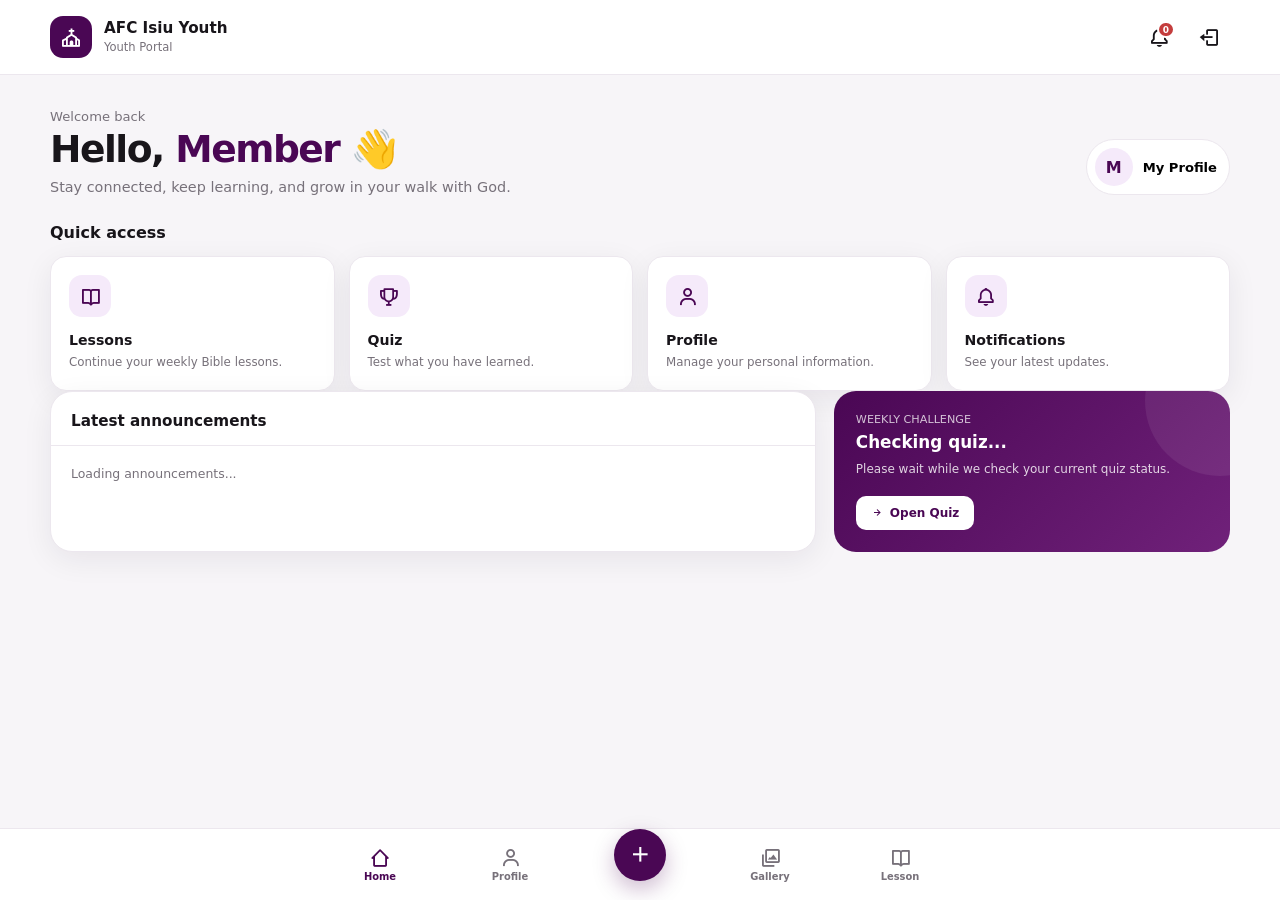
==== dashboard.html @ 3b5c5e66 "Create dashboard.html" ====
<!DOCTYPE html>
<html lang="en">

<head>

    <meta charset="UTF-8">

    <meta
        name="viewport"
        content="width=device-width, initial-scale=1.0"
    >

    <meta
        name="theme-color"
        content="#4a0754"
    >

    <meta
        name="description"
        content="AFC Isiu Youth Portal"
    >

    <title>
        Dashboard | AFC Isiu Youth Portal
    </title>


    <!-- =====================================================
         ICON LIBRARY
         ===================================================== -->

    <link
        rel="stylesheet"
        href="https://cdn.jsdelivr.net/npm/boxicons@2.1.4/css/boxicons.min.css"
    >


    <!-- =====================================================
         EXISTING GLOBAL STYLES
         ===================================================== -->

    <link
        rel="stylesheet"
        href="auth.css"
    >


    <!-- =====================================================
         DASHBOARD STYLES
         ===================================================== -->

    <style>

        :root {

            --brand:
                #4a0754;

            --brand-dark:
                #300338;

            --brand-light:
                #f5eafa;

            --surface:
                #ffffff;

            --background:
                #f7f5f8;

            --text:
                #18151a;

            --muted:
                #77717a;

            --border:
                #ece7ee;

            --success:
                #16865b;

            --warning:
                #c47a00;

            --danger:
                #c43d3d;

            --radius-lg:
                22px;

            --radius-md:
                16px;

            --shadow:
                0 8px 30px rgba(
                    31,
                    12,
                    39,
                    0.07
                );

        }


        * {
            box-sizing: border-box;
        }


        body {

            margin: 0;

            font-family:
                "DM Sans",
                system-ui,
                sans-serif;

            background:
                var(--background);

            color:
                var(--text);

            min-height:
                100vh;

        }


        button {

            font:
                inherit;

        }


        /* ==================================================
           APP
           ================================================== */

        .dashboard-app {

            min-height:
                100vh;

            padding-bottom:
                90px;

        }


        .dashboard-container {

            width:
                min(
                    1180px,
                    calc(
                        100% - 40px
                    )
                );

            margin:
                0 auto;

        }


        /* ==================================================
           TOP HEADER
           ================================================== */

        .dashboard-header {

            position:
                sticky;

            top:
                0;

            z-index:
                100;

            background:
                rgba(
                    255,
                    255,
                    255,
                    0.92
                );

            backdrop-filter:
                blur(18px);

            border-bottom:
                1px solid var(--border);

        }


        .header-inner {

            height:
                74px;

            display:
                flex;

            align-items:
                center;

            justify-content:
                space-between;

        }


        .brand-area {

            display:
                flex;

            align-items:
                center;

            gap:
                12px;

        }


        .brand-logo {

            width:
                42px;

            height:
                42px;

            border-radius:
                13px;

            background:
                var(--brand);

            color:
                #fff;

            display:
                flex;

            align-items:
                center;

            justify-content:
                center;

            font-size:
                22px;

        }


        .brand-text {

            display:
                flex;

            flex-direction:
                column;

        }


        .brand-title {

            font-size:
                0.95rem;

            font-weight:
                800;

            line-height:
                1.1;

        }


        .brand-subtitle {

            font-size:
                0.72rem;

            color:
                var(--muted);

            margin-top:
                3px;

        }


        .header-actions {

            display:
                flex;

            align-items:
                center;

            gap:
                8px;

        }


        .icon-button {

            width:
                42px;

            height:
                42px;

            border:
                0;

            border-radius:
                13px;

            background:
                transparent;

            color:
                var(--text);

            display:
                flex;

            align-items:
                center;

            justify-content:
                center;

            cursor:
                pointer;

            font-size:
                22px;

            position:
                relative;

        }


        .icon-button:hover {

            background:
                var(--brand-light);

            color:
                var(--brand);

        }


        .notification-badge {

            position:
                absolute;

            top:
                5px;

            right:
                5px;

            min-width:
                17px;

            height:
                17px;

            padding:
                0 4px;

            border-radius:
                20px;

            background:
                var(--danger);

            color:
                #fff;

            font-size:
                9px;

            font-weight:
                800;

            display:
                flex;

            align-items:
                center;

            justify-content:
                center;

            border:
                2px solid #fff;

        }


        /* ==================================================
           MAIN
           ================================================== */

        main {

            padding:
                34px 0 40px;

        }


        /* ==================================================
           WELCOME
           ================================================== */

        .welcome-section {

            display:
                flex;

            align-items:
                flex-end;

            justify-content:
                space-between;

            gap:
                20px;

            margin-bottom:
                28px;

        }


        .welcome-label {

            font-size:
                0.82rem;

            color:
                var(--muted);

            margin-bottom:
                6px;

        }


        .welcome-title {

            margin:
                0;

            font-size:
                clamp(
                    1.65rem,
                    4vw,
                    2.35rem
                );

            line-height:
                1.05;

            letter-spacing:
                -0.04em;

        }


        .welcome-title span {

            color:
                var(--brand);

        }


        .welcome-subtitle {

            margin:
                10px 0 0;

            color:
                var(--muted);

            font-size:
                0.9rem;

        }


        .profile-chip {

            display:
                flex;

            align-items:
                center;

            gap:
                10px;

            padding:
                8px 12px 8px 8px;

            border:
                1px solid var(--border);

            background:
                var(--surface);

            border-radius:
                50px;

            cursor:
                pointer;

        }


        .profile-avatar {

            width:
                38px;

            height:
                38px;

            border-radius:
                50%;

            background:
                var(--brand-light);

            color:
                var(--brand);

            display:
                flex;

            align-items:
                center;

            justify-content:
                center;

            font-weight:
                800;

        }


        .profile-chip-name {

            font-size:
                0.82rem;

            font-weight:
                700;

        }


        /* ==================================================
           QUICK ACTIONS
           ================================================== */

        .section-heading {

            display:
                flex;

            align-items:
                center;

            justify-content:
                space-between;

            margin:
                28px 0 14px;

        }


        .section-heading h2 {

            margin:
                0;

            font-size:
                1rem;

        }


        .section-heading a {

            color:
                var(--brand);

            text-decoration:
                none;

            font-size:
                0.78rem;

            font-weight:
                700;

        }


        .quick-grid {

            display:
                grid;

            grid-template-columns:
                repeat(
                    4,
                    1fr
                );

            gap:
                14px;

        }


        .quick-card {

            border:
                1px solid var(--border);

            background:
                var(--surface);

            border-radius:
                var(--radius-md);

            padding:
                18px;

            text-decoration:
                none;

            color:
                var(--text);

            box-shadow:
                var(--shadow);

            transition:
                transform 0.2s ease,
                box-shadow 0.2s ease;

        }


        .quick-card:hover {

            transform:
                translateY(-3px);

        }


        .quick-icon {

            width:
                42px;

            height:
                42px;

            border-radius:
                13px;

            background:
                var(--brand-light);

            color:
                var(--brand);

            display:
                flex;

            align-items:
                center;

            justify-content:
                center;

            font-size:
                21px;

            margin-bottom:
                15px;

        }


        .quick-card h3 {

            margin:
                0;

            font-size:
                0.88rem;

        }


        .quick-card p {

            margin:
                6px 0 0;

            color:
                var(--muted);

            font-size:
                0.74rem;

            line-height:
                1.45;

        }


        /* ==================================================
           CONTENT GRID
           ================================================== */

        .content-grid {

            display:
                grid;

            grid-template-columns:
                minmax(
                    0,
                    1.45fr
                )
                minmax(
                    280px,
                    0.75fr
                );

            gap:
                18px;

        }


        .panel {

            background:
                var(--surface);

            border:
                1px solid var(--border);

            border-radius:
                var(--radius-lg);

            box-shadow:
                var(--shadow);

            overflow:
                hidden;

        }


        .panel-header {

            padding:
                20px 20px 15px;

            display:
                flex;

            align-items:
                center;

            justify-content:
                space-between;

            border-bottom:
                1px solid var(--border);

        }


        .panel-header h2 {

            margin:
                0;

            font-size:
                0.95rem;

        }


        .panel-header i {

            color:
                var(--brand);

            font-size:
                20px;

        }


        .panel-body {

            padding:
                20px;

        }


        /* ==================================================
           ANNOUNCEMENT
           ================================================== */

        .announcement-item {

            padding:
                15px 0;

            border-bottom:
                1px solid var(--border);

        }


        .announcement-item:first-child {

            padding-top:
                0;

        }


        .announcement-item:last-child {

            border-bottom:
                0;

            padding-bottom:
                0;

        }


        .announcement-title {

            font-size:
                0.87rem;

            font-weight:
                800;

        }


        .announcement-message {

            margin:
                6px 0 0;

            color:
                var(--muted);

            font-size:
                0.77rem;

            line-height:
                1.5;

        }


        .announcement-date {

            margin-top:
                7px;

            color:
                var(--brand);

            font-size:
                0.68rem;

            font-weight:
                700;

        }


        /* ==================================================
           QUIZ STATUS
           ================================================== */

        .quiz-status-card {

            background:
                linear-gradient(
                    135deg,
                    #4a0754,
                    #70217a
                );

            color:
                #fff;

            border-radius:
                var(--radius-lg);

            padding:
                22px;

            position:
                relative;

            overflow:
                hidden;

        }


        .quiz-status-card::after {

            content:
                "";

            position:
                absolute;

            width:
                150px;

            height:
                150px;

            border-radius:
                50%;

            background:
                rgba(
                    255,
                    255,
                    255,
                    0.07
                );

            right:
                -65px;

            top:
                -65px;

        }


        .quiz-status-label {

            font-size:
                0.7rem;

            opacity:
                0.75;

        }


        .quiz-status-title {

            margin:
                6px 0 0;

            font-size:
                1.05rem;

            font-weight:
                800;

        }


        .quiz-status-message {

            margin:
                8px 0 18px;

            font-size:
                0.75rem;

            line-height:
                1.5;

            opacity:
                0.82;

        }


        .quiz-button {

            display:
                inline-flex;

            align-items:
                center;

            gap:
                7px;

            padding:
                10px 15px;

            border-radius:
                10px;

            background:
                #fff;

            color:
                var(--brand);

            text-decoration:
                none;

            font-size:
                0.75rem;

            font-weight:
                800;

        }


        /* ==================================================
           EMPTY STATE
           ================================================== */

        .empty-state {

            text-align:
                center;

            padding:
                28px 10px;

            color:
                var(--muted);

        }


        .empty-state i {

            display:
                block;

            font-size:
                30px;

            margin-bottom:
                8px;

        }


        .empty-state p {

            margin:
                0;

            font-size:
                0.76rem;

        }


        /* ==================================================
           LOADING
           ================================================== */

        .loading {

            color:
                var(--muted);

            font-size:
                0.78rem;

        }


        /* ==================================================
           BOTTOM NAVIGATION
           ================================================== */

        .bottom-nav {

            position:
                fixed;

            left:
                0;

            right:
                0;

            bottom:
                0;

            z-index:
                200;

            height:
                72px;

            background:
                rgba(
                    255,
                    255,
                    255,
                    0.96
                );

            backdrop-filter:
                blur(18px);

            border-top:
                1px solid var(--border);

        }


        .bottom-nav-inner {

            width:
                min(
                    650px,
                    calc(
                        100% - 24px
                    )
                );

            height:
                100%;

            margin:
                0 auto;

            display:
                grid;

            grid-template-columns:
                1fr
                1fr
                1fr
                1fr
                1fr;

            align-items:
                center;

        }


        .nav-item {

            border:
                0;

            background:
                transparent;

            color:
                #77717a;

            text-decoration:
                none;

            display:
                flex;

            flex-direction:
                column;

            align-items:
                center;

            justify-content:
                center;

            gap:
                3px;

            font-size:
                0.62rem;

            font-weight:
                700;

            cursor:
                pointer;

            height:
                100%;

        }


        .nav-item i {

            font-size:
                21px;

        }


        .nav-item.active {

            color:
                var(--brand);

        }


        .nav-center {

            width:
                52px;

            height:
                52px;

            border-radius:
                50%;

            background:
                var(--brand);

            color:
                #fff;

            margin:
                -20px auto 0;

            display:
                flex;

            align-items:
                center;

            justify-content:
                center;

            box-shadow:
                0 8px 22px
                rgba(
                    74,
                    7,
                    84,
                    0.28
                );

        }


        .nav-center i {

            font-size:
                25px;

        }


        /* ==================================================
           RESPONSIVE
           ================================================== */

        @media (
            max-width: 900px
        ) {

            .quick-grid {

                grid-template-columns:
                    repeat(
                        2,
                        1fr
                    );

            }


            .content-grid {

                grid-template-columns:
                    1fr;

            }

        }


        @media (
            max-width: 600px
        ) {

            .dashboard-container {

                width:
                    calc(
                        100% - 24px
                    );

            }


            main {

                padding-top:
                    24px;

            }


            .header-inner {

                height:
                    66px;

            }


            .brand-subtitle {

                display:
                    none;

            }


            .welcome-section {

                align-items:
                    flex-start;

                flex-direction:
                    column;

            }


            .profile-chip {

                display:
                    none;

            }


            .quick-grid {

                gap:
                    10px;

            }


            .quick-card {

                padding:
                    14px;

            }


            .quick-card p {

                display:
                    none;

            }


            .quick-icon {

                width:
                    38px;

                height:
                    38px;

                margin-bottom:
                    10px;

            }


            .quick-card h3 {

                font-size:
                    0.8rem;

            }


            .content-grid {

                gap:
                    12px;

            }


            .panel-body {

                padding:
                    16px;

            }

        }

    </style>

</head>


<body>


<div
    class="dashboard-app"
    id="dashboardApp"
>


    <!-- =====================================================
         HEADER
         ===================================================== -->

    <header
        class="dashboard-header"
    >

        <div
            class="dashboard-container header-inner"
        >

            <div
                class="brand-area"
            >

                <div
                    class="brand-logo"
                >

                    <i class="bx bx-church"></i>

                </div>


                <div
                    class="brand-text"
                >

                    <div
                        class="brand-title"
                    >
                        AFC Isiu Youth
                    </div>

                    <div
                        class="brand-subtitle"
                    >
                        Youth Portal
                    </div>

                </div>

            </div>


            <div
                class="header-actions"
            >

                <button
                    type="button"
                    class="icon-button"
                    id="notificationButton"
                    aria-label="Notifications"
                >

                    <i class="bx bx-bell"></i>

                    <span
                        class="notification-badge"
                        id="notificationBadge"
                        hidden
                    >
                        0
                    </span>

                </button>


                <button
                    type="button"
                    class="icon-button"
                    id="logoutButton"
                    aria-label="Logout"
                >

                    <i class="bx bx-log-out"></i>

                </button>

            </div>

        </div>

    </header>


    <!-- =====================================================
         MAIN CONTENT
         ===================================================== -->

    <main>

        <div
            class="dashboard-container"
        >


            <!-- =================================================
                 WELCOME
                 ================================================= -->

            <section
                class="welcome-section"
            >

                <div>

                    <div
                        class="welcome-label"
                    >
                        Welcome back
                    </div>


                    <h1
                        class="welcome-title"
                    >

                        Hello,
                        <span
                            id="userFirstName"
                        >
                            Member
                        </span>

                        👋

                    </h1>


                    <p
                        class="welcome-subtitle"
                    >
                        Stay connected, keep learning,
                        and grow in your walk with God.
                    </p>

                </div>


                <button
                    type="button"
                    class="profile-chip"
                    id="profileChip"
                >

                    <div
                        class="profile-avatar"
                        id="profileAvatar"
                    >
                        M
                    </div>

                    <span
                        class="profile-chip-name"
                        id="profileChipName"
                    >
                        My Profile
                    </span>

                </button>

            </section>


            <!-- =================================================
                 QUICK ACTIONS
                 ================================================= -->

            <div
                class="section-heading"
            >

                <h2>
                    Quick access
                </h2>

            </div>


            <section
                class="quick-grid"
            >


                <a
                    href="weekly-lessons.html"
                    class="quick-card"
                >

                    <div
                        class="quick-icon"
                    >
                        <i class="bx bx-book-open"></i>
                    </div>

                    <h3>
                        Lessons
                    </h3>

                    <p>
                        Continue your weekly
                        Bible lessons.
                    </p>

                </a>


                <a
                    href="quiz.html"
                    class="quick-card"
                >

                    <div
                        class="quick-icon"
                    >
                        <i class="bx bx-trophy"></i>
                    </div>

                    <h3>
                        Quiz
                    </h3>

                    <p>
                        Test what you have learned.
                    </p>

                </a>


                <a
                    href="profile.html"
                    class="quick-card"
                >

                    <div
                        class="quick-icon"
                    >
                        <i class="bx bx-user"></i>
                    </div>

                    <h3>
                        Profile
                    </h3>

                    <p>
                        Manage your personal information.
                    </p>

                </a>


                <a
                    href="notifications.html"
                    class="quick-card"
                >

                    <div
                        class="quick-icon"
                    >
                        <i class="bx bx-bell"></i>
                    </div>

                    <h3>
                        Notifications
                    </h3>

                    <p>
                        See your latest updates.
                    </p>

                </a>

            </section>


            <!-- =================================================
                 MAIN CONTENT GRID
                 ================================================= -->

            <div
                class="content-grid"
            >


                <!-- =============================================
                     ANNOUNCEMENTS
                     ============================================= -->

                <section
                    class="panel"
                >

                    <div
                        class="panel-header"
                    >

                        <h2>
                            Latest announcements
                        </h2>

                        <i
                            class="bx bx-megaphone"
                        ></i>

                    </div>


                    <div
                        class="panel-body"
                        id="announcementsContainer"
                    >

                        <div
                            class="loading"
                        >
                            Loading announcements...
                        </div>

                    </div>

                </section>


                <!-- =============================================
                     QUIZ STATUS
                     ============================================= -->

                <section>

                    <div
                        class="quiz-status-card"
                        id="quizStatusCard"
                    >

                        <div
                            class="quiz-status-label"
                        >
                            WEEKLY CHALLENGE
                        </div>


                        <div
                            class="quiz-status-title"
                            id="quizStatusTitle"
                        >
                            Checking quiz...
                        </div>


                        <p
                            class="quiz-status-message"
                            id="quizStatusMessage"
                        >
                            Please wait while we check
                            your current quiz status.
                        </p>


                        <a
                            href="quiz.html"
                            class="quiz-button"
                            id="quizButton"
                        >

                            <i
                                class="bx bx-right-arrow-alt"
                            ></i>

                            Open Quiz

                        </a>

                    </div>

                </section>

            </div>

        </div>

    </main>


    <!-- =====================================================
         BOTTOM NAVIGATION
         ===================================================== -->

    <nav
        class="bottom-nav"
        aria-label="Main navigation"
    >

        <div
            class="bottom-nav-inner"
        >

            <a
                href="dashboard.html"
                class="nav-item active"
            >

                <i
                    class="bx bx-home-alt-2"
                ></i>

                <span>
                    Home
                </span>

            </a>


            <a
                href="profile.html"
                class="nav-item"
            >

                <i
                    class="bx bx-user"
                ></i>

                <span>
                    Profile
                </span>

            </a>


            <a
                href="weekly-lessons.html"
                class="nav-item"
            >

                <div
                    class="nav-center"
                >

                    <i
                        class="bx bx-plus"
                    ></i>

                </div>

            </a>


            <a
                href="gallery.html"
                class="nav-item"
            >

                <i
                    class="bx bx-images"
                ></i>

                <span>
                    Gallery
                </span>

            </a>


            <a
                href="weekly-lessons.html"
                class="nav-item"
            >

                <i
                    class="bx bx-book-open"
                ></i>

                <span>
                    Lesson
                </span>

            </a>

        </div>

    </nav>


</div>


<!-- =========================================================
     JAVASCRIPT
     ========================================================= -->

<script
    src="api.js"
></script>

<script
    src="auth-state.js"
></script>

<script
    src="dashboard.js"
></script>


</body>

</html>
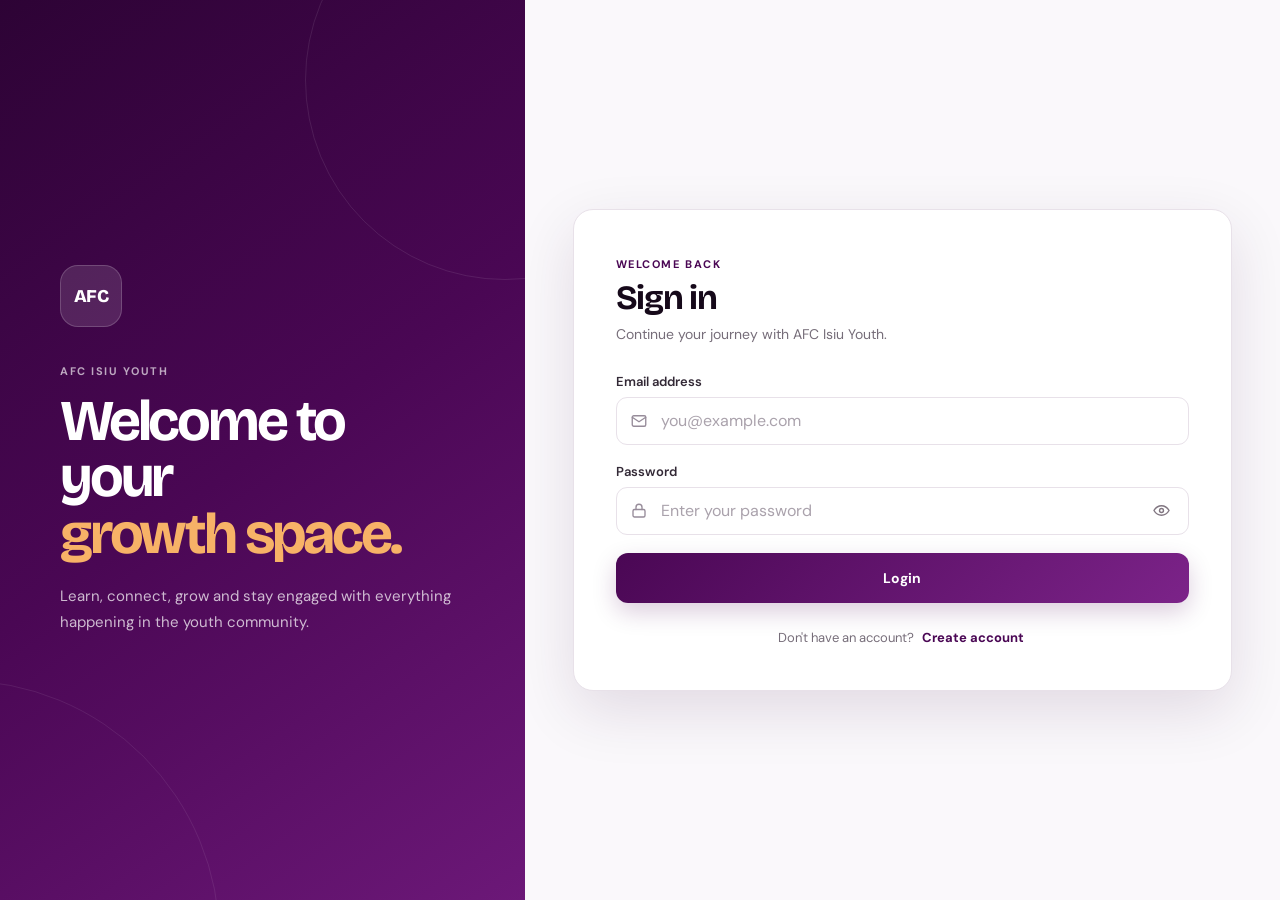
==== commit a6d91f06: "Update dashboard.html" ====
--- a/dashboard.html
+++ b/dashboard.html
@@ -41,7 +41,7 @@
 
     <link
         rel="stylesheet"
-        href="auth.css"
+        href="css/auth.css"
     >
 
 
@@ -1962,15 +1962,15 @@
      ========================================================= -->
 
 <script
-    src="api.js"
+    src="js/api.js"
 ></script>
 
 <script
-    src="auth-state.js"
+    src="js/auth-state.js"
 ></script>
 
 <script
-    src="dashboard.js"
+    src="js/dashboard.js"
 ></script>
 
 
--- a/css/auth.css
+++ b/css/auth.css
@@ -0,0 +1,1403 @@
+/* ============================================================
+   AFC ISIU YOUTH PORTAL V2
+   10D — AUTHENTICATION STYLES
+   ============================================================ */
+
+:root {
+
+    --purple:
+        #4a0754;
+
+    --purple-dark:
+        #300338;
+
+    --purple-light:
+        #7c2389;
+
+    --purple-soft:
+        #f7eef9;
+
+    --orange:
+        #ea580c;
+
+    --ink:
+        #16091a;
+
+    --muted:
+        #766d79;
+
+    --border:
+        #e8e1e9;
+
+    --surface:
+        #ffffff;
+
+    --background:
+        #faf8fb;
+
+    --danger:
+        #dc2626;
+
+    --success:
+        #15803d;
+
+    --radius:
+        20px;
+
+    --shadow:
+        0 20px 60px rgba(52, 8, 61, 0.12);
+}
+
+
+/* ============================================================
+   RESET
+   ============================================================ */
+
+* {
+    box-sizing: border-box;
+}
+
+html {
+    min-height: 100%;
+}
+
+body {
+
+    margin: 0;
+
+    min-height: 100vh;
+
+    background:
+        var(--background);
+
+    color:
+        var(--ink);
+
+    font-family:
+        "DM Sans",
+        sans-serif;
+
+    -webkit-font-smoothing:
+        antialiased;
+}
+
+button,
+input,
+select {
+    font: inherit;
+}
+
+button {
+    cursor: pointer;
+}
+
+.hidden {
+    display: none !important;
+}
+
+
+/* ============================================================
+   PAGE
+   ============================================================ */
+
+.auth-page {
+
+    min-height: 100vh;
+
+    display: grid;
+
+    grid-template-columns:
+        minmax(380px, 0.82fr)
+        minmax(520px, 1.18fr);
+}
+
+
+/* ============================================================
+   BRAND PANEL
+   ============================================================ */
+
+.auth-brand {
+
+    position: relative;
+
+    overflow: hidden;
+
+    display: flex;
+
+    flex-direction: column;
+
+    justify-content: center;
+
+    padding:
+        60px;
+
+    background:
+        linear-gradient(
+            145deg,
+            #2d0335 0%,
+            #4a0754 50%,
+            #6c1878 100%
+        );
+
+    color:
+        #ffffff;
+}
+
+
+.brand-mark {
+
+    width:
+        62px;
+
+    height:
+        62px;
+
+    border-radius:
+        18px;
+
+    display:
+        grid;
+
+    place-items:
+        center;
+
+    background:
+        rgba(255,255,255,0.12);
+
+    border:
+        1px solid
+        rgba(255,255,255,0.18);
+
+    margin-bottom:
+        32px;
+
+    position:
+        relative;
+
+    z-index:
+        2;
+}
+
+
+.brand-mark-inner {
+
+    font-family:
+        "Bricolage Grotesque",
+        sans-serif;
+
+    font-weight:
+        800;
+
+    font-size:
+        18px;
+
+    letter-spacing:
+        -0.05em;
+}
+
+
+.brand-content {
+
+    max-width:
+        500px;
+
+    position:
+        relative;
+
+    z-index:
+        2;
+}
+
+
+.brand-kicker,
+.eyebrow {
+
+    display:
+        inline-block;
+
+    font-size:
+        11px;
+
+    font-weight:
+        700;
+
+    letter-spacing:
+        0.14em;
+
+    text-transform:
+        uppercase;
+}
+
+
+.brand-kicker {
+
+    color:
+        rgba(255,255,255,0.65);
+
+    margin-bottom:
+        15px;
+}
+
+
+.brand-content h1 {
+
+    margin:
+        0 0 22px;
+
+    font-family:
+        "Bricolage Grotesque",
+        sans-serif;
+
+    font-size:
+        clamp(42px, 4.5vw, 68px);
+
+    line-height:
+        0.98;
+
+    letter-spacing:
+        -0.055em;
+}
+
+
+.brand-content h1 span {
+
+    display:
+        block;
+
+    color:
+        #f7b267;
+}
+
+
+.brand-content p {
+
+    margin:
+        0;
+
+    max-width:
+        430px;
+
+    color:
+        rgba(255,255,255,0.72);
+
+    font-size:
+        15px;
+
+    line-height:
+        1.7;
+}
+
+
+.brand-decoration {
+
+    position:
+        absolute;
+
+    border-radius:
+        50%;
+
+    pointer-events:
+        none;
+}
+
+
+.decoration-one {
+
+    width:
+        400px;
+
+    height:
+        400px;
+
+    right:
+        -180px;
+
+    top:
+        -120px;
+
+    border:
+        1px solid
+        rgba(255,255,255,0.09);
+}
+
+
+.decoration-two {
+
+    width:
+        520px;
+
+    height:
+        520px;
+
+    left:
+        -300px;
+
+    bottom:
+        -300px;
+
+    border:
+        1px solid
+        rgba(255,255,255,0.08);
+}
+
+
+/* ============================================================
+   AUTH PANEL
+   ============================================================ */
+
+.auth-panel {
+
+    min-width:
+        0;
+
+    display:
+        flex;
+
+    align-items:
+        center;
+
+    justify-content:
+        center;
+
+    padding:
+        48px;
+
+    overflow-y:
+        auto;
+}
+
+
+.auth-card {
+
+    width:
+        100%;
+
+    max-width:
+        680px;
+
+    background:
+        var(--surface);
+
+    border:
+        1px solid
+        var(--border);
+
+    border-radius:
+        var(--radius);
+
+    box-shadow:
+        var(--shadow);
+
+    padding:
+        42px;
+}
+
+
+/* ============================================================
+   AUTH VIEW
+   ============================================================ */
+
+.auth-view {
+    display:
+        none;
+}
+
+.auth-view.active {
+    display:
+        block;
+}
+
+
+/* ============================================================
+   HEADING
+   ============================================================ */
+
+.auth-heading {
+
+    margin-bottom:
+        28px;
+}
+
+
+.eyebrow {
+
+    color:
+        var(--purple);
+
+    margin-bottom:
+        9px;
+}
+
+
+.auth-heading h2 {
+
+    margin:
+        0 0 8px;
+
+    font-family:
+        "Bricolage Grotesque",
+        sans-serif;
+
+    font-size:
+        34px;
+
+    line-height:
+        1.05;
+
+    letter-spacing:
+        -0.04em;
+}
+
+
+.auth-heading p {
+
+    margin:
+        0;
+
+    color:
+        var(--muted);
+
+    font-size:
+        14px;
+
+    line-height:
+        1.5;
+}
+
+
+/* ============================================================
+   FORM
+   ============================================================ */
+
+.field-group {
+
+    min-width:
+        0;
+
+    margin-bottom:
+        18px;
+}
+
+
+.form-grid {
+
+    display:
+        grid;
+
+    gap:
+        16px;
+}
+
+
+.two-columns {
+
+    grid-template-columns:
+        repeat(2, minmax(0, 1fr));
+}
+
+
+.field-group label {
+
+    display:
+        block;
+
+    margin-bottom:
+        7px;
+
+    color:
+        #332936;
+
+    font-size:
+        13px;
+
+    font-weight:
+        600;
+}
+
+
+.field-label-row {
+
+    display:
+        flex;
+
+    align-items:
+        center;
+
+    justify-content:
+        space-between;
+}
+
+
+input,
+select {
+
+    width:
+        100%;
+
+    height:
+        48px;
+
+    border:
+        1px solid
+        var(--border);
+
+    border-radius:
+        11px;
+
+    background:
+        #ffffff;
+
+    color:
+        var(--ink);
+
+    padding:
+        0 14px;
+
+    outline:
+        none;
+
+    transition:
+        border-color .18s ease,
+        box-shadow .18s ease,
+        background .18s ease;
+}
+
+
+input::placeholder {
+    color:
+        #aaa2ac;
+}
+
+
+input:focus,
+select:focus {
+
+    border-color:
+        var(--purple-light);
+
+    box-shadow:
+        0 0 0 4px
+        rgba(74, 7, 84, 0.08);
+}
+
+
+select {
+
+    appearance:
+        none;
+
+    background-image:
+        url("data:image/svg+xml,%3Csvg xmlns='http://www.w3.org/2000/svg' width='18' height='18' viewBox='0 0 24 24' fill='none' stroke='%23766d79' stroke-width='2' stroke-linecap='round' stroke-linejoin='round'%3E%3Cpath d='m6 9 6 6 6-6'/%3E%3C/svg%3E");
+
+    background-repeat:
+        no-repeat;
+
+    background-position:
+        right 13px center;
+
+    padding-right:
+        40px;
+}
+
+
+.field-help {
+
+    display:
+        block;
+
+    margin-top:
+        6px;
+
+    color:
+        var(--muted);
+
+    font-size:
+        11px;
+
+    line-height:
+        1.4;
+}
+
+
+/* ============================================================
+   INPUT WITH ICON
+   ============================================================ */
+
+.input-wrap {
+
+    position:
+        relative;
+}
+
+
+.input-wrap > input {
+
+    padding-left:
+        44px;
+}
+
+
+.input-icon {
+
+    position:
+        absolute;
+
+    left:
+        14px;
+
+    top:
+        50%;
+
+    width:
+        18px;
+
+    height:
+        18px;
+
+    transform:
+        translateY(-50%);
+
+    color:
+        #978c9a;
+
+    pointer-events:
+        none;
+}
+
+
+.input-icon svg {
+
+    width:
+        100%;
+
+    height:
+        100%;
+
+    fill:
+        none;
+
+    stroke:
+        currentColor;
+
+    stroke-width:
+        1.8;
+
+    stroke-linecap:
+        round;
+
+    stroke-linejoin:
+        round;
+}
+
+
+/* ============================================================
+   PASSWORD TOGGLE
+   ============================================================ */
+
+.password-toggle {
+
+    position:
+        absolute;
+
+    right:
+        8px;
+
+    top:
+        50%;
+
+    transform:
+        translateY(-50%);
+
+    width:
+        38px;
+
+    height:
+        38px;
+
+    display:
+        grid;
+
+    place-items:
+        center;
+
+    border:
+        0;
+
+    border-radius:
+        9px;
+
+    background:
+        transparent;
+
+    color:
+        #817681;
+
+    padding:
+        0;
+}
+
+
+.password-toggle:hover {
+
+    background:
+        var(--purple-soft);
+
+    color:
+        var(--purple);
+}
+
+
+.password-toggle:focus-visible {
+
+    outline:
+        2px solid
+        var(--purple-light);
+
+    outline-offset:
+        1px;
+}
+
+
+.eye-icon {
+
+    width:
+        19px;
+
+    height:
+        19px;
+
+    fill:
+        none;
+
+    stroke:
+        currentColor;
+
+    stroke-width:
+        1.8;
+
+    stroke-linecap:
+        round;
+
+    stroke-linejoin:
+        round;
+}
+
+
+.input-wrap:has(.password-toggle) input {
+
+    padding-right:
+        50px;
+}
+
+
+/* ============================================================
+   MESSAGE
+   ============================================================ */
+
+.form-message {
+
+    min-height:
+        0;
+
+    margin:
+        0 0 14px;
+
+    border-radius:
+        10px;
+
+    font-size:
+        13px;
+
+    line-height:
+        1.45;
+}
+
+
+.form-message:not(:empty) {
+
+    padding:
+        11px 13px;
+}
+
+
+.form-message.error {
+
+    background:
+        #fff1f2;
+
+    color:
+        #b42318;
+
+    border:
+        1px solid
+        #fecdd3;
+}
+
+
+.form-message.success {
+
+    background:
+        #f0fdf4;
+
+    color:
+        #166534;
+
+    border:
+        1px solid
+        #bbf7d0;
+}
+
+
+/* ============================================================
+   PRIMARY BUTTON
+   ============================================================ */
+
+.primary-button {
+
+    width:
+        100%;
+
+    min-height:
+        50px;
+
+    display:
+        flex;
+
+    align-items:
+        center;
+
+    justify-content:
+        center;
+
+    gap:
+        9px;
+
+    border:
+        0;
+
+    border-radius:
+        12px;
+
+    background:
+        linear-gradient(
+            135deg,
+            var(--purple),
+            var(--purple-light)
+        );
+
+    color:
+        #ffffff;
+
+    font-size:
+        14px;
+
+    font-weight:
+        700;
+
+    box-shadow:
+        0 9px 24px
+        rgba(74, 7, 84, 0.2);
+
+    transition:
+        transform .18s ease,
+        box-shadow .18s ease,
+        opacity .18s ease;
+}
+
+
+.primary-button:hover:not(:disabled) {
+
+    transform:
+        translateY(-1px);
+
+    box-shadow:
+        0 12px 28px
+        rgba(74, 7, 84, 0.25);
+}
+
+
+.primary-button:active:not(:disabled) {
+
+    transform:
+        translateY(0);
+}
+
+
+.primary-button:disabled {
+
+    cursor:
+        not-allowed;
+
+    opacity:
+        .7;
+}
+
+
+/* ============================================================
+   LOADER
+   ============================================================ */
+
+.button-loader {
+
+    display:
+        none;
+
+    align-items:
+        center;
+
+    gap:
+        4px;
+}
+
+
+.button-loader span {
+
+    width:
+        5px;
+
+    height:
+        5px;
+
+    border-radius:
+        50%;
+
+    background:
+        currentColor;
+
+    animation:
+        authDot 1s infinite ease-in-out;
+}
+
+
+.button-loader span:nth-child(2) {
+    animation-delay:
+        .15s;
+}
+
+
+.button-loader span:nth-child(3) {
+    animation-delay:
+        .3s;
+}
+
+
+.primary-button.loading .button-text {
+    display:
+        none;
+}
+
+
+.primary-button.loading .button-loader {
+    display:
+        flex;
+}
+
+
+@keyframes authDot {
+
+    0%,
+    80%,
+    100% {
+        transform:
+            scale(.65);
+
+        opacity:
+            .45;
+    }
+
+    40% {
+        transform:
+            scale(1);
+
+        opacity:
+            1;
+    }
+}
+
+
+/* ============================================================
+   AUTH SWITCH
+   ============================================================ */
+
+.auth-switch {
+
+    margin-top:
+        24px;
+
+    display:
+        flex;
+
+    justify-content:
+        center;
+
+    align-items:
+        center;
+
+    gap:
+        6px;
+
+    flex-wrap:
+        wrap;
+
+    color:
+        var(--muted);
+
+    font-size:
+        13px;
+}
+
+
+.text-button {
+
+    border:
+        0;
+
+    background:
+        transparent;
+
+    padding:
+        2px;
+
+    color:
+        var(--purple);
+
+    font-weight:
+        700;
+}
+
+
+.text-button:hover {
+
+    text-decoration:
+        underline;
+}
+
+
+/* ============================================================
+   TABLET
+   ============================================================ */
+
+@media (max-width: 1050px) {
+
+    .auth-page {
+
+        grid-template-columns:
+            minmax(300px, .7fr)
+            minmax(480px, 1.3fr);
+    }
+
+
+    .auth-brand {
+
+        padding:
+            40px;
+    }
+
+
+    .auth-panel {
+
+        padding:
+            32px;
+    }
+
+
+    .auth-card {
+
+        padding:
+            34px;
+    }
+
+}
+
+
+/* ============================================================
+   MOBILE
+   ============================================================ */
+
+@media (max-width: 760px) {
+
+    html,
+    body {
+
+        width:
+            100%;
+
+        min-width:
+            0;
+
+        overflow-x:
+            hidden;
+    }
+
+
+    .auth-page {
+
+        min-height:
+            100svh;
+
+        display:
+            block;
+    }
+
+
+    /* Hide the large desktop branding panel */
+
+    .auth-brand {
+
+        min-height:
+            auto;
+
+        padding:
+            22px 20px 18px;
+
+        display:
+            block;
+    }
+
+
+    .brand-mark {
+
+        width:
+            46px;
+
+        height:
+            46px;
+
+        border-radius:
+            13px;
+
+        margin:
+            0 0 16px;
+    }
+
+
+    .brand-mark-inner {
+
+        font-size:
+            14px;
+    }
+
+
+    .brand-kicker {
+
+        margin-bottom:
+            7px;
+
+        font-size:
+            9px;
+    }
+
+
+    .brand-content h1 {
+
+        font-size:
+            30px;
+
+        line-height:
+            1;
+
+        margin-bottom:
+            0;
+    }
+
+
+    .brand-content h1 span {
+
+        display:
+            inline;
+    }
+
+
+    .brand-content p {
+
+        display:
+            none;
+    }
+
+
+    .brand-decoration {
+
+        opacity:
+            .35;
+    }
+
+
+    .auth-panel {
+
+        display:
+            block;
+
+        width:
+            100%;
+
+        padding:
+            18px 14px 30px;
+
+        overflow:
+            visible;
+    }
+
+
+    .auth-card {
+
+        width:
+            100%;
+
+        max-width:
+            none;
+
+        padding:
+            24px 18px;
+
+        border-radius:
+            17px;
+
+        box-shadow:
+            0 10px 35px
+            rgba(52, 8, 61, 0.09);
+    }
+
+
+    .auth-heading {
+
+        margin-bottom:
+            22px;
+    }
+
+
+    .auth-heading h2 {
+
+        font-size:
+            28px;
+    }
+
+
+    .auth-heading p {
+
+        font-size:
+            13px;
+    }
+
+
+    .two-columns {
+
+        grid-template-columns:
+            1fr;
+    }
+
+
+    .form-grid {
+
+        gap:
+            0;
+    }
+
+
+    .field-group {
+
+        margin-bottom:
+            16px;
+    }
+
+
+    input,
+    select {
+
+        height:
+            48px;
+
+        font-size:
+            16px;
+    }
+
+
+    .primary-button {
+
+        min-height:
+            50px;
+    }
+
+
+    .auth-switch {
+
+        margin-top:
+            20px;
+    }
+
+}
+
+
+/* ============================================================
+   SMALL PHONES
+   ============================================================ */
+
+@media (max-width: 390px) {
+
+    .auth-brand {
+
+        padding:
+            18px 16px 15px;
+    }
+
+
+    .auth-panel {
+
+        padding:
+            12px 10px 24px;
+    }
+
+
+    .auth-card {
+
+        padding:
+            21px 15px;
+
+        border-radius:
+            15px;
+    }
+
+
+    .auth-heading h2 {
+
+        font-size:
+            26px;
+    }
+
+
+    .auth-heading p {
+
+        font-size:
+            12px;
+    }
+
+
+    .field-group label {
+
+        font-size:
+            12px;
+    }
+
+}
+
+
+/* ============================================================
+   REDUCED MOTION
+   ============================================================ */
+
+@media (prefers-reduced-motion: reduce) {
+
+    *,
+    *::before,
+    *::after {
+
+        animation-duration:
+            .01ms !important;
+
+        animation-iteration-count:
+            1 !important;
+
+        transition-duration:
+            .01ms !important;
+    }
+
+}
